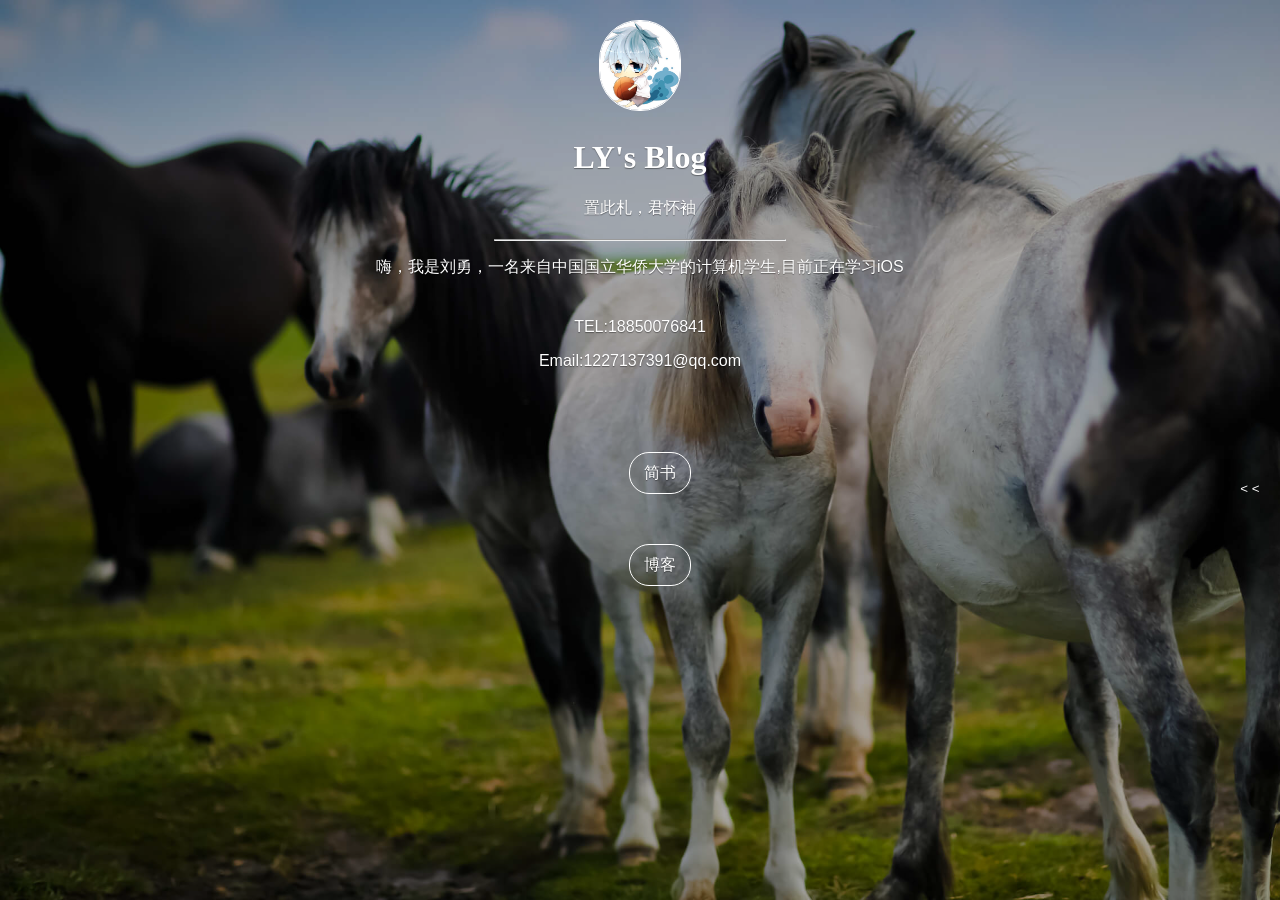
==== index.html @ 461b7779 "Update index.html" ====
<!DOCTYPE html>
<html>
	<head>
		<script type="text/javascript" src="js/jquery-3.2.1.js" ></script>
		<link rel="stylesheet" href="css/left.css" />
		<link rel="stylesheet" href="css/right.css" />
		<script type="text/javascript" src="js/myjs.js" ></script>
		<meta charset="utf-8" />
		<title></title>
		
	</head>
	  <header class="panel-cover " style="background-image: url(img/background-cover.jpg)">
	
	 <body>

	 	<div class ="cover"></div>
	 	<div class="panel-main">
	 	    <div class="panel-main-inverted">
	 	      <div class="panel-main_content">
	 	      	<div class="return-div"></div>
	 	        <button class="return-btn">< <</button>
	 		    <img src="img/20140625193321_eveXu.jpeg" class="panel-main_logo">
	 		    <h1>LY's Blog</h1>
	 		    <span class="panel-main_content_span1">置此札，君怀袖</span>
	 		    <hr class="panel_main_content_divider">
	 		    <p id="mainp">嗨，我是刘勇，一名来自中国国立华侨大学的计算机学生,目前正在学习iOS</p>
	 		    <p class="line-2">TEL:18850076841 </p> <p> Email:1227137391@qq.com</p>
	 		    <ul class="navigation">
	 			<a href="https://www.jianshu.com/u/797232274205" style="color:white;text-decoration:none;"><li class="li">简书</li>
	 			<a href="http://www.liuyongvae.com/myBlog/" style="color:white;text-decoration:none;"><li class="li">博客</li></a>
	 		   </ul>	 	
	 		    <div class="aboutlist"></div>
	 	      </div>
	 	    </div>
	 	   
	 	</div>
	   
	 	
	</body>
</html>
---- css/left.css ----
.left{
    position: absolute;
   left: 0;
   top:0;
	/*width: 300px;
	height: 300px;*/
	
}
.cover{
	z-index: -122;
	position: absolute;
	left: 0;
	top: 0;
	width: 100%;
	height: 100%;
	background-color: rgba(0,0,0,0.3);

}
.backImage{
	width: 50%;
	height: 50%;
}
.panel-cover {
  left: 0px;
  bottom: 0px;
  position: absolute;
  z-index: 0;
  width: 100%;
  max-width: none;
  height: 120%;
  background: url(../img/background-cover.jpg) top left no-repeat #666666;
  background-size: cover; 
  }
  .panel-main{

  	position: absolute;
  	z-index: 2;
  	width: 100%;
  	height: 100%;
  	
  }
  
  
  .panel-main-inverted{
  	z-index: 3;
  	font-weight: 100;
     text-align: center;
     color: white;
     text-shadow: 0 1px 1px rgba(0,0,0,0.4);
  	
  }
  .panel-main_content{
  	z-index: 4;
  	max-width: 620px;
  	margin: 0 auto;
  	padding-top: 200px;

  }
  
  .panel-main_logo{
  	border-radius: 40px;
  	width: 80px;
    border: 1px solid bisque;
  	border-color: white;
  	margin-bottom: .2em;	
  }
  h1{
  	font-family: "微软雅黑";
  	
  }
  
body {
  font-family: "ff-tisa-web-pro-1", "ff-tisa-web-pro-2", "Lucida Grande", "Hiragino Sans GB", "Hiragino Sans GB W3", "Microsoft YaHei", "WenQuanYi Micro Hei", sans-serif;
  font-size: 1em;
  color: lightgray;
  -webkit-font-smoothing: antialiased; }4
 div{
 	display: block;
 }
  
 .panel-main_content_span1{
 	color: white
 	font-family:  "ff-tisa-web-pro-1", "ff-tisa-web-pro-2", "Lucida Grande", "Hiragino Sans GB", "Hiragino Sans GB W3", "Microsoft YaHei", "WenQuanYi Micro Hei", sans-serif;
 }
.panel_main_content_divider{
	margin-top: 20px;
	display: block;
	width:  290px;
	border-style: inset;
	border-width: 0.1px;
}
p{
	font: "微软雅黑";
	
}
.line-2{
	margin-top: 40px;
}
.navigation{
	display: inline-block;
	position: relative;
	margin: 70;
	
	list-style-type: none;
}
li{
	
	width: 60px;
	height: 30px;
	margin: 50px 35px;
	border: 1px solid white;
	border-radius: 20px;
	text-align: center;
	padding-top: 10px;
	display: block;
	transition: 0.5s ease;
}
li:hover{
	
	background-color: lightblue;
	
}
.aboutlist{
	position: absolute;
	display: block;
    top: 640px;
    left: 36%;
    list-style-type: none;
  
}
.aboutlili{
	display: block;
	border: none;
	width: 120px;
	height: 20px;
	
}
.return-btn{
	position: absolute;
    right: 0px;
    top: 60%;
    width: 60px;
    height: 40px;	
    background-color: transparent;
    color: white;
    border-color: transparent;
}
.return-div{
	z-index: 1;
	position: absolute;
    right: 0px;
    top: 0px;
    width: 330px;
    height: 100%;	
    background-color: transparent;
    border-color: transparent;
	
}
#mainp{}
---- css/right.css ----
.right-panel{
	
	position: absolute;
    left: 1400px;	
	width: 80%;
	height: 100%;
    background-color: white;
}
.posst-list{
   width: 80%;
	margin: 0;
	margin-top: 100px;
	padding: 0;
	list-style-type: none;
    text-align: left;
	 
}
.list-title{
	text-align: center;
	border-width: 0px;
	margin-top: 0;
    margin-bottom: .2em;
    font-size: 1.5em;
    line-height: 1.3em;
}
.excerpt{
	text-align: left;
    margin: 0;
    font-size: .9em;
    color: #999999;
}
.article{
	margin-top: 40px;
	/*margin: 0;*/
	margin-bottom: 0;
	float: left;
	width: 60px;
	height: 200px;
	padding: 45px 35px 0px  35px;
	border: 0px solid white;
	border-radius: 0px;
	text-align: center;
	display: block;
	transition: 0.5s ease;
	
	border-width: 0px;
	/*background-color: #BF1827;*/
}
.titlea{

	color: dimgray;
	font-family: "微软雅黑";
    text-decoration: none;
}
.post-time{
	
  margin-left: -300px;
  display: block;
  margin: .7em 0 10px 0;
  font-size: .9em;
  color: dimgrey; 
}
.post-list__meta--date{
	margin-left: 0px;
	text-align: left;
	
}
.post-list__meta--tags {
  margin-left: .5em; }
  
  .post-list__divider {
  width: 30%;
  margin: 2.2em 0 2.1em 0;
  border-top: 1px solid #DDDDDD; }

.btn-border-small{
	border: 1px solid #BF1827;
    border-radius: 20px;
    padding: 6px 8px;
    font-size: .8em;
    margin-left: 10px;
}
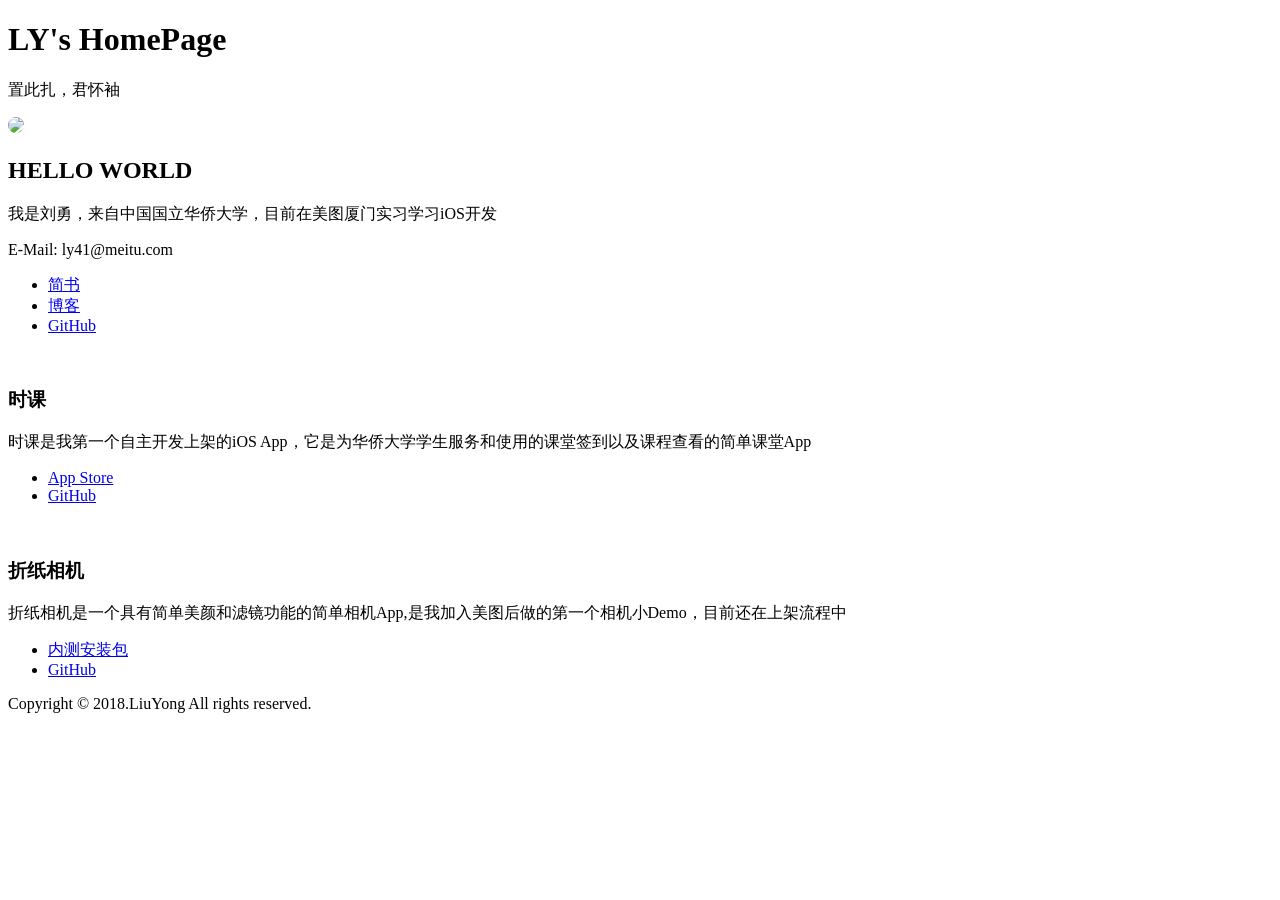
==== commit 611197f1: "更新网站布局" ====
--- a/index.html
+++ b/index.html
@@ -1,40 +1,87 @@
-<!DOCTYPE html>
+<!DOCTYPE HTML>
 <html>
-	<head>
-		<script type="text/javascript" src="js/jquery-3.2.1.js" ></script>
-		<link rel="stylesheet" href="css/left.css" />
-		<link rel="stylesheet" href="css/right.css" />
-		<script type="text/javascript" src="js/myjs.js" ></script>
-		<meta charset="utf-8" />
-		<title></title>
-		
-	</head>
-	  <header class="panel-cover " style="background-image: url(img/background-cover.jpg)">
-	
-	 <body>
+<head>
+<title>LY‘s HomePage</title>
+<meta charset="utf-8" />
+<meta name="viewport" content="width=device-width, initial-scale=1" />
+<link rel="stylesheet" href="assets/css/main.css" />
+<link rel="shortcut icon" type="image/x-icon" href="images/favicon.ico" />
+</head>
+<body>
 
-	 	<div class ="cover"></div>
-	 	<div class="panel-main">
-	 	    <div class="panel-main-inverted">
-	 	      <div class="panel-main_content">
-	 	      	<div class="return-div"></div>
-	 	        <button class="return-btn">< <</button>
-	 		    <img src="img/20140625193321_eveXu.jpeg" class="panel-main_logo">
-	 		    <h1>LY's Blog</h1>
-	 		    <span class="panel-main_content_span1">置此札，君怀袖</span>
-	 		    <hr class="panel_main_content_divider">
-	 		    <p id="mainp">嗨，我是刘勇，一名来自中国国立华侨大学的计算机学生,目前正在学习iOS</p>
-	 		    <p class="line-2">TEL:18850076841 </p> <p> Email:1227137391@qq.com</p>
-	 		    <ul class="navigation">
-	 			<a href="https://www.jianshu.com/u/797232274205" style="color:white;text-decoration:none;"><li class="li">简书</li>
-	 			<a href="http://www.liuyongvae.com/myBlog/" style="color:white;text-decoration:none;"><li class="li">博客</li></a>
-	 		   </ul>	 	
-	 		    <div class="aboutlist"></div>
-	 	      </div>
-	 	    </div>
-	 	   
-	 	</div>
-	   
-	 	
-	</body>
-</html>
+<!-- Header -->
+<header id="header" class="alt">
+	<div class="inner">
+		<h1>LY's HomePage</h1>
+		<p>置此扎，君怀袖</p>
+	</div>
+</header>
+
+<!-- Wrapper -->
+<div id="wrapper">
+
+	<!-- Banner -->
+		<section id="intro" class="main">
+			<img src="images/psb.jpeg" style="width:80px;border-radius:40px" ></img>
+			<h2>HELLO WORLD</h2>
+			<p>我是刘勇，来自中国国立华侨大学，目前在美图厦门实习学习iOS开发</p>
+			<p>E-Mail: ly41@meitu.com</p>
+			<ul class="actions">
+				<li><a href="https://www.jianshu.com/u/797232274205" class="button big">简书</a></li>
+				<li><a href="http://www.liuyongvae.com/myBlog/" class="button big">博客</a></li>
+				<li><a href="https://github.com/liuyongVAE" class="button big">GitHub</a></li>
+				
+			</ul>
+		</section>
+<div class="tlinks"></div>
+	<!-- Items -->
+		<section class="main items">
+			<article class="item">
+				<header>
+					<a href="https://itunes.apple.com/cn/app/id1363738162?mt=8"><img src="images/logoS.png" alt="" /></a>
+					<h3>时课</h3>
+				</header>
+				<p>时课是我第一个自主开发上架的iOS App，它是为华侨大学学生服务和使用的课堂签到以及课程查看的简单课堂App</p>
+				<ul class="actions">
+					<li><a href="https://itunes.apple.com/cn/app/id1363738162?mt=8" class="button">App Store</a></li>
+					<li><a href="https://github.com/liuyongVAE/ShikeClass" class="button">GitHub</a></li>
+				</ul>
+			</article>
+			<article class="item">
+				<header>
+					<a href="https://github.com/liuyongVAE/FolderCamera"><img src="images/zhezhi.png" alt="" /></a>
+					<h3>折纸相机</h3>
+				</header>
+				<p>折纸相机是一个具有简单美颜和滤镜功能的简单相机App,是我加入美图后做的第一个相机小Demo，目前还在上架流程中</p>
+				<ul class="actions">
+					<li><a href="https://www.pgyer.com/FolderCamera" class="button">内测安装包</a></li>
+					<li><a href="https://github.com/liuyongVAE/FolderCamera" class="button">GitHub</a></li>
+					
+				</ul>
+			</article>
+		</section>
+
+	<!-- Main -->
+
+	<!-- Footer --> 	
+	<footer id="footer">
+			<!-- <ul class="icons">
+				<li><a href="#" class="icon fa-twitter"><span class="label">Twitter</span></a></li>
+				<li><a href="#" class="icon fa-facebook"><span class="label">Facebook</span></a></li>
+				<li><a href="#" class="icon fa-instagram"><span class="label">Instagram</span></a></li>
+				<li><a href="#" class="icon fa-linkedin"><span class="label">LinkedIn</span></a></li>
+				<li><a href="ly41@meitu.com" class="icon fa-envelope"><span class="label">Email</span></a></li>
+			</ul> -->
+			<p class="copyright">Copyright &copy; 2018.LiuYong All rights reserved.</a></p>
+	</footer>
+
+</div>
+
+<!-- Scripts -->
+<script src="assets/js/jquery.min.js"></script>
+<script src="assets/js/skel.min.js"></script>
+<script src="assets/js/util.js"></script>
+<script src="assets/js/main.js"></script>
+
+</body>
+</html>
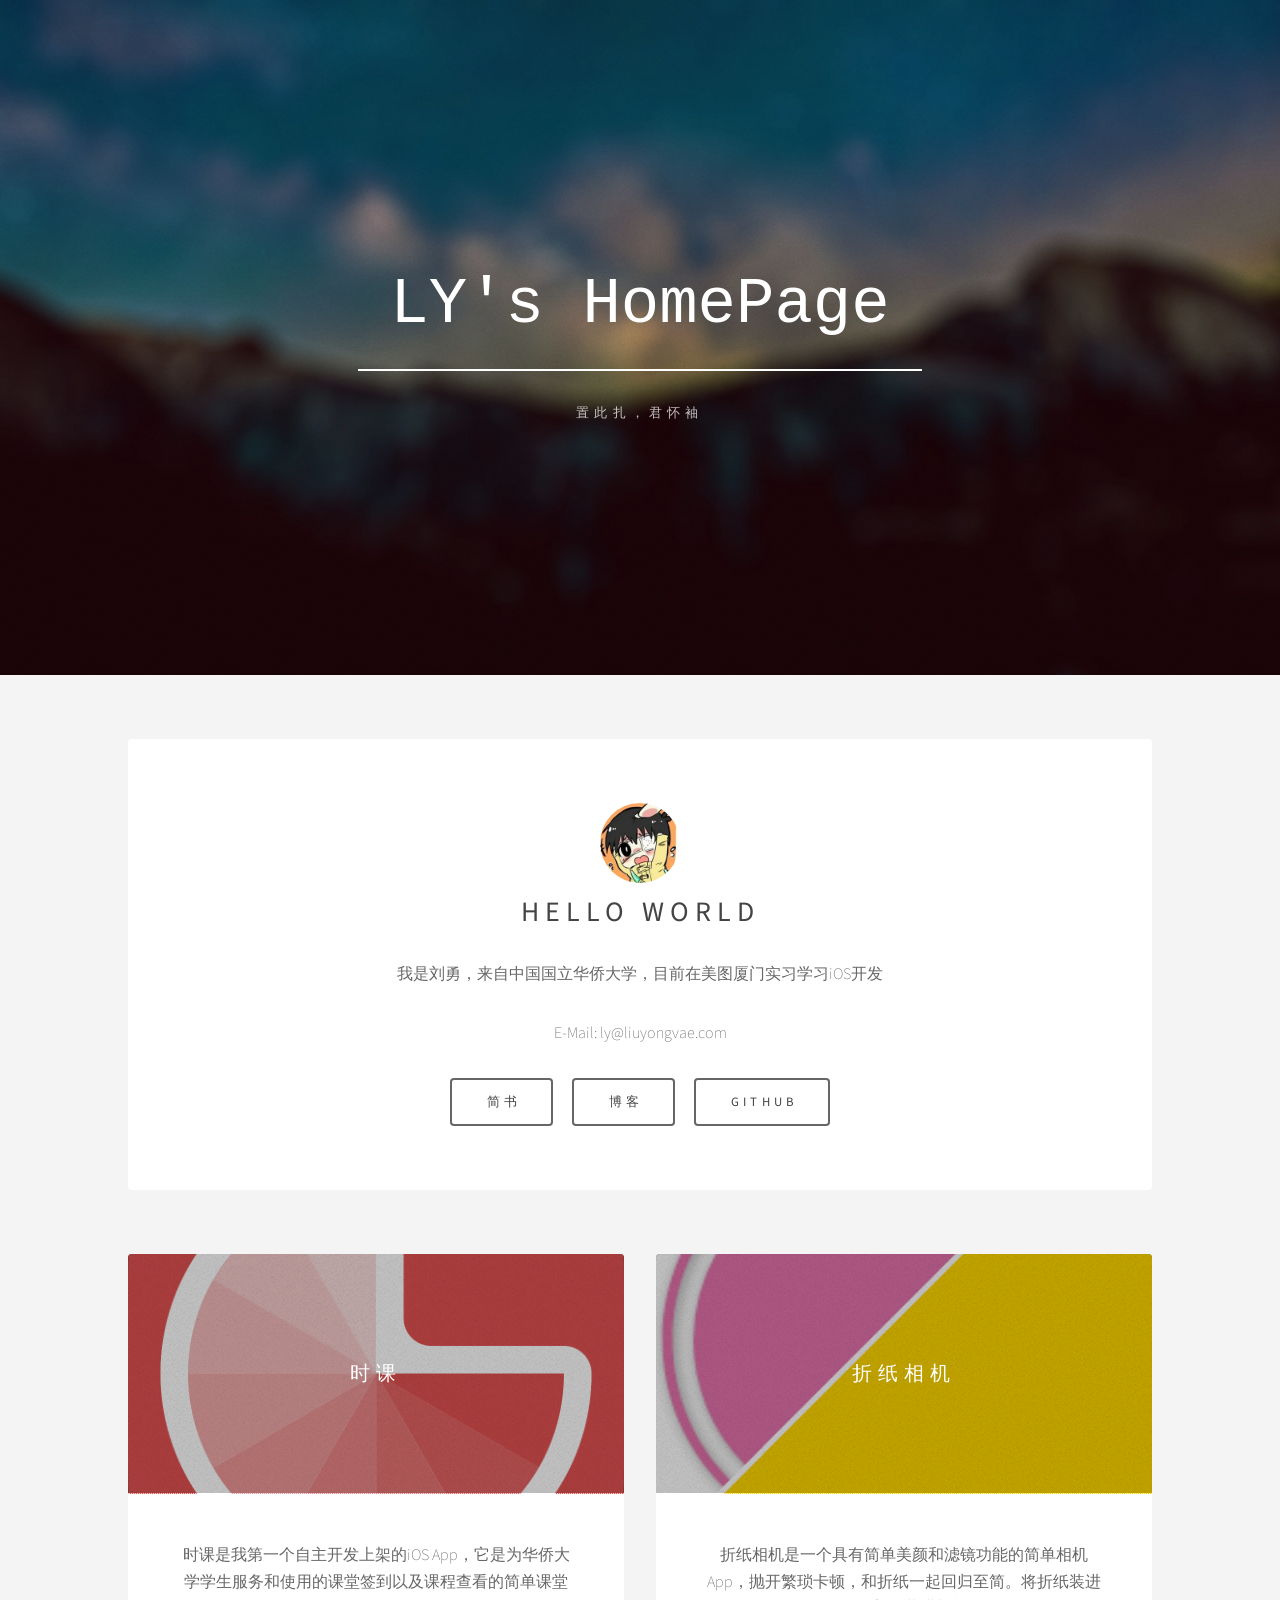
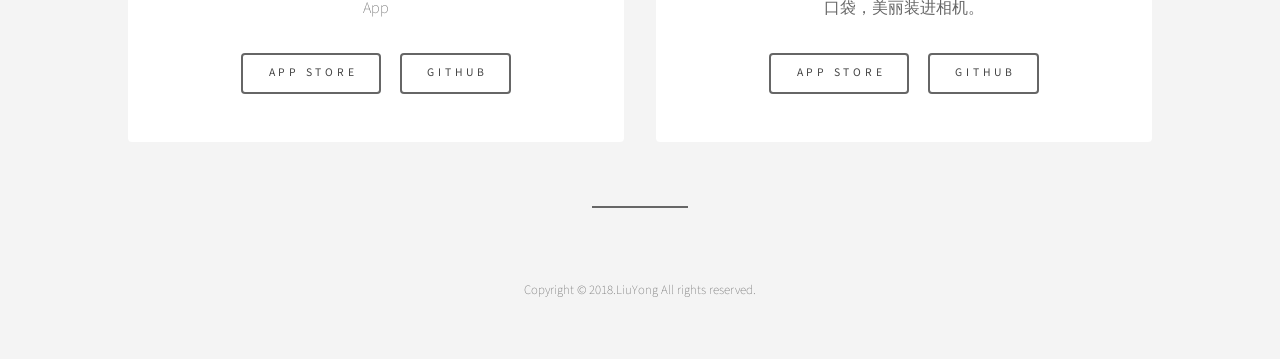
==== commit 8fe55f9c: "更新主页" ====
--- a/index.html
+++ b/index.html
@@ -25,7 +25,7 @@
 			<img src="images/psb.jpeg" style="width:80px;border-radius:40px" ></img>
 			<h2>HELLO WORLD</h2>
 			<p>我是刘勇，来自中国国立华侨大学，目前在美图厦门实习学习iOS开发</p>
-			<p>E-Mail: ly41@meitu.com</p>
+			<p>E-Mail: ly@liuyongvae.com</p>
 			<ul class="actions">
 				<li><a href="https://www.jianshu.com/u/797232274205" class="button big">简书</a></li>
 				<li><a href="http://www.liuyongvae.com/myBlog/" class="button big">博客</a></li>
@@ -52,9 +52,9 @@
 					<a href="https://github.com/liuyongVAE/FolderCamera"><img src="images/zhezhi.png" alt="" /></a>
 					<h3>折纸相机</h3>
 				</header>
-				<p>折纸相机是一个具有简单美颜和滤镜功能的简单相机App,是我加入美图后做的第一个相机小Demo，目前还在上架流程中</p>
+				<p>折纸相机是一个具有简单美颜和滤镜功能的简单相机App，抛开繁琐卡顿，和折纸一起回归至简。将折纸装进口袋，美丽装进相机。</p>
 				<ul class="actions">
-					<li><a href="https://www.pgyer.com/FolderCamera" class="button">内测安装包</a></li>
+					<li><a href="https://itunes.apple.com/cn/app/id1421026171?mt=8" class="button">App Store</a></li>
 					<li><a href="https://github.com/liuyongVAE/FolderCamera" class="button">GitHub</a></li>
 					
 				</ul>
--- a/assets/css/main.css
+++ b/assets/css/main.css
@@ -0,0 +1,1552 @@
+@import url(font-awesome.min.css);
+@import url("https://fonts.googleapis.com/css?family=Pacifico|Source+Sans+Pro:200,400");
+
+/* Reset */
+
+	html, body, div, span, applet, object, iframe, h1, h2, h3, h4, h5, h6, p, blockquote, pre, a, abbr, acronym, address, big, cite, code, del, dfn, em, img, ins, kbd, q, s, samp, small, strike, strong, sub, sup, tt, var, b, u, i, center, dl, dt, dd, ol, ul, li, fieldset, form, label, legend, table, caption, tbody, tfoot, thead, tr, th, td, article, aside, canvas, details, embed, figure, figcaption, footer, header, hgroup, menu, nav, output, ruby, section, summary, time, mark, audio, video {
+		margin: 0;
+		padding: 0;
+		border: 0;
+		font-size: 100%;
+		font: inherit;
+		vertical-align: baseline;
+	}
+
+	article, aside, details, figcaption, figure, footer, header, hgroup, menu, nav, section {
+		display: block;
+	}
+
+	body {
+		line-height: 1;
+	}
+
+	ol, ul {
+		list-style: none;
+	}
+
+	blockquote, q {
+		quotes: none;
+	}
+
+	blockquote:before, blockquote:after, q:before, q:after {
+		content: '';
+		content: none;
+	}
+
+	table {
+		border-collapse: collapse;
+		border-spacing: 0;
+	}
+
+	body {
+		-webkit-text-size-adjust: none;
+	}
+
+/* Box Model */
+
+	*, *:before, *:after {
+		-moz-box-sizing: border-box;
+		-webkit-box-sizing: border-box;
+		box-sizing: border-box;
+	}
+.tlinks{text-indent:-9999px;height:0;line-height:0;font-size:0;overflow:hidden;}
+/* Basic */
+
+	@-ms-viewport {
+		width: device-width;
+	}
+
+	body {
+		-ms-overflow-style: scrollbar;
+	}
+
+	@media screen and (max-width: 480px) {
+
+		html, body {
+			min-width: 320px;
+		}
+
+	}
+
+	body {
+		background: #f4f4f4;
+	}
+
+		body.is-loading *, body.is-loading *:before, body.is-loading *:after {
+			-moz-animation: none !important;
+			-webkit-animation: none !important;
+			-ms-animation: none !important;
+			animation: none !important;
+			-moz-transition: none !important;
+			-webkit-transition: none !important;
+			-ms-transition: none !important;
+			transition: none !important;
+		}
+
+/* Type */
+
+	body {
+		background-color: #f4f4f4;
+		color: #666666;
+	}
+
+	body, input, select, textarea {
+		font-family: "Source Sans Pro", Helvetica, sans-serif;
+		font-size: 17pt;
+		font-weight: 200;
+		line-height: 1.65;
+	}
+
+		@media screen and (max-width: 1680px) {
+
+			body, input, select, textarea {
+				font-size: 13pt;
+			}
+
+		}
+
+		@media screen and (max-width: 1280px) {
+
+			body, input, select, textarea {
+				font-size: 12pt;
+			}
+
+		}
+
+		@media screen and (max-width: 360px) {
+
+			body, input, select, textarea {
+				font-size: 11pt;
+			}
+
+		}
+
+	a {
+		-moz-transition: color 0.2s ease, border-bottom-color 0.2s ease;
+		-webkit-transition: color 0.2s ease, border-bottom-color 0.2s ease;
+		-ms-transition: color 0.2s ease, border-bottom-color 0.2s ease;
+		transition: color 0.2s ease, border-bottom-color 0.2s ease;
+		text-decoration: none;
+		border-bottom: dotted 1px;
+	}
+
+		a:hover {
+			border-bottom-color: transparent;
+		}
+
+	strong, b {
+		font-weight: 400;
+	}
+
+	em, i {
+		font-style: italic;
+	}
+
+	p {
+		margin: 0 0 2em 0;
+	}
+
+	h1, h2, h3, h4, h5, h6 {
+		font-weight: 400;
+		line-height: 1.5;
+		margin: 0 0 1em 0;
+		text-transform: uppercase;
+		letter-spacing: 0.375rem;
+	}
+
+		h1 a, h2 a, h3 a, h4 a, h5 a, h6 a {
+			color: inherit;
+			text-decoration: none;
+		}
+
+	h1 {
+		font-size: 2em;
+	}
+
+	h2 {
+		font-size: 1.75em;
+	}
+
+	h3 {
+		font-size: 1.25em;
+	}
+
+	h4 {
+		font-size: 1em;
+	}
+
+	h5 {
+		font-size: 0.9em;
+	}
+
+	h6 {
+		font-size: 0.7em;
+	}
+
+	@media screen and (max-width: 736px) {
+
+		h1 {
+			font-size: 1.5em;
+		}
+
+		h2 {
+			font-size: 1.25em;
+		}
+
+		h3 {
+			font-size: 1em;
+		}
+
+	}
+
+	sub {
+		font-size: 0.8em;
+		position: relative;
+		top: 0.5em;
+	}
+
+	sup {
+		font-size: 0.8em;
+		position: relative;
+		top: -0.5em;
+	}
+
+	blockquote {
+		border-left: solid 4px;
+		font-style: italic;
+		margin: 0 0 2em 0;
+		padding: 0.5em 0 0.5em 2em;
+	}
+
+	code {
+		border-radius: 4px;
+		border: solid 1px;
+		font-family: "Courier New", monospace;
+		font-size: 0.9em;
+		margin: 0 0.25em;
+		padding: 0.25em 0.65em;
+	}
+
+	pre {
+		-webkit-overflow-scrolling: touch;
+		font-family: "Courier New", monospace;
+		font-size: 0.9em;
+		margin: 0 0 2em 0;
+	}
+
+		pre code {
+			display: block;
+			line-height: 1.75;
+			padding: 1em 1.5em;
+			overflow-x: auto;
+		}
+
+	hr {
+		border: 0;
+		border-bottom: solid 1px;
+		margin: 2em 0;
+	}
+
+		hr.major {
+			margin: 3em 0;
+		}
+
+	.align-left {
+		text-align: left;
+	}
+
+	.align-center {
+		text-align: center;
+	}
+
+	.align-right {
+		text-align: right;
+	}
+
+	input, select, textarea {
+		color: #444444;
+	}
+
+	a {
+		color: inherit;
+	}
+
+		a:hover {
+			color: #EF6480 !important;
+		}
+
+	strong, b {
+		color: #444444;
+	}
+
+	h1, h2, h3, h4, h5, h6 {
+		color: #444444;
+	}
+
+	blockquote {
+		border-left-color: #666666;
+	}
+
+	code {
+		background: rgba(144, 144, 144, 0.075);
+		border-color: #666666;
+	}
+
+	hr {
+		border-bottom-color: #666666;
+	}
+
+/* Box */
+
+	.box {
+		border-radius: 4px;
+		border: solid 1px;
+		margin-bottom: 2em;
+		padding: 1.5em;
+	}
+
+		.box > :last-child,
+		.box > :last-child > :last-child,
+		.box > :last-child > :last-child > :last-child {
+			margin-bottom: 0;
+		}
+
+		.box.alt {
+			border: 0;
+			border-radius: 0;
+			padding: 0;
+		}
+
+	.box {
+		border-color: #666666;
+	}
+
+/* Button */
+
+	input[type="submit"],
+	input[type="reset"],
+	input[type="button"],
+	button,
+	.button {
+		-moz-appearance: none;
+		-webkit-appearance: none;
+		-ms-appearance: none;
+		appearance: none;
+		-moz-transition: box-shadow 0.2s ease-in-out, background-color 0.2s ease-in-out, color 0.2s ease-in-out;
+		-webkit-transition: box-shadow 0.2s ease-in-out, background-color 0.2s ease-in-out, color 0.2s ease-in-out;
+		-ms-transition: box-shadow 0.2s ease-in-out, background-color 0.2s ease-in-out, color 0.2s ease-in-out;
+		transition: box-shadow 0.2s ease-in-out, background-color 0.2s ease-in-out, color 0.2s ease-in-out;
+		border-radius: 4px;
+		border: 0;
+		cursor: pointer;
+		display: inline-block;
+		font-weight: 400;
+		height: 3.5em;
+		line-height: 3.5em;
+		padding: 0 2em 0 2.375em;
+		text-align: center;
+		text-decoration: none;
+		white-space: nowrap;
+		text-transform: uppercase;
+		letter-spacing: 0.325em;
+		font-size: 0.725em;
+	}
+
+		input[type="submit"].icon:before,
+		input[type="reset"].icon:before,
+		input[type="button"].icon:before,
+		button.icon:before,
+		.button.icon:before {
+			margin-right: 0.5em;
+		}
+
+		input[type="submit"].fit,
+		input[type="reset"].fit,
+		input[type="button"].fit,
+		button.fit,
+		.button.fit {
+			display: block;
+			margin: 0 0 1em 0;
+			width: 100%;
+		}
+
+		input[type="submit"].big,
+		input[type="reset"].big,
+		input[type="button"].big,
+		button.big,
+		.button.big {
+			font-size: 0.8em;
+			padding: 0 2.5em 0 2.875em;
+			height: 3.75em;
+			line-height: 3.75em;
+		}
+
+		input[type="submit"].disabled, input[type="submit"]:disabled,
+		input[type="reset"].disabled,
+		input[type="reset"]:disabled,
+		input[type="button"].disabled,
+		input[type="button"]:disabled,
+		button.disabled,
+		button:disabled,
+		.button.disabled,
+		.button:disabled {
+			-moz-pointer-events: none;
+			-webkit-pointer-events: none;
+			-ms-pointer-events: none;
+			pointer-events: none;
+			opacity: 0.25;
+		}
+
+		@media screen and (max-width: 480px) {
+
+			input[type="submit"],
+			input[type="reset"],
+			input[type="button"],
+			button,
+			.button {
+				padding: 0;
+			}
+
+		}
+
+	input[type="submit"],
+	input[type="reset"],
+	input[type="button"],
+	button,
+	.button {
+		background-color: transparent;
+		box-shadow: inset 0 0 0 2px #666666;
+		color: #444444 !important;
+	}
+
+		input[type="submit"]:hover,
+		input[type="reset"]:hover,
+		input[type="button"]:hover,
+		button:hover,
+		.button:hover {
+			color: #EF6480 !important;
+			box-shadow: inset 0 0 0 2px #EF6480;
+		}
+
+		input[type="submit"]:active,
+		input[type="reset"]:active,
+		input[type="button"]:active,
+		button:active,
+		.button:active {
+			background-color: rgba(239, 100, 128, 0.15);
+		}
+
+		input[type="submit"].icon:before,
+		input[type="reset"].icon:before,
+		input[type="button"].icon:before,
+		button.icon:before,
+		.button.icon:before {
+			color: #999999;
+		}
+
+/* Form */
+
+	form {
+		margin: 0 0 2em 0;
+	}
+
+	label {
+		display: block;
+		font-size: 0.9em;
+		font-weight: 400;
+		margin: 0 0 1em 0;
+	}
+
+	input[type="text"],
+	input[type="password"],
+	input[type="email"],
+	select,
+	textarea {
+		-moz-appearance: none;
+		-webkit-appearance: none;
+		-ms-appearance: none;
+		appearance: none;
+		border-radius: 4px;
+		border: none;
+		border: solid 1px;
+		color: inherit;
+		display: block;
+		outline: 0;
+		padding: 0 1em;
+		text-decoration: none;
+		width: 100%;
+	}
+
+		input[type="text"]:invalid,
+		input[type="password"]:invalid,
+		input[type="email"]:invalid,
+		select:invalid,
+		textarea:invalid {
+			box-shadow: none;
+		}
+
+	.select-wrapper {
+		text-decoration: none;
+		display: block;
+		position: relative;
+	}
+
+		.select-wrapper:before {
+			-moz-osx-font-smoothing: grayscale;
+			-webkit-font-smoothing: antialiased;
+			font-family: FontAwesome;
+			font-style: normal;
+			font-weight: normal;
+			text-transform: none !important;
+		}
+
+		.select-wrapper:before {
+			content: '\f078';
+			display: block;
+			height: 2.75em;
+			line-height: 2.75em;
+			pointer-events: none;
+			position: absolute;
+			right: 0;
+			text-align: center;
+			top: 0;
+			width: 2.75em;
+		}
+
+		.select-wrapper select::-ms-expand {
+			display: none;
+		}
+
+	input[type="text"],
+	input[type="password"],
+	input[type="email"],
+	select {
+		height: 2.75em;
+	}
+
+	textarea {
+		padding: 0.75em 1em;
+	}
+
+	input[type="checkbox"],
+	input[type="radio"] {
+		-moz-appearance: none;
+		-webkit-appearance: none;
+		-ms-appearance: none;
+		appearance: none;
+		display: block;
+		float: left;
+		margin-right: -2em;
+		opacity: 0;
+		width: 1em;
+		z-index: -1;
+	}
+
+		input[type="checkbox"] + label,
+		input[type="radio"] + label {
+			text-decoration: none;
+			cursor: pointer;
+			display: inline-block;
+			font-size: 1em;
+			font-weight: 200;
+			padding-left: 2.4em;
+			padding-right: 0.75em;
+			position: relative;
+		}
+
+			input[type="checkbox"] + label:before,
+			input[type="radio"] + label:before {
+				-moz-osx-font-smoothing: grayscale;
+				-webkit-font-smoothing: antialiased;
+				font-family: FontAwesome;
+				font-style: normal;
+				font-weight: normal;
+				text-transform: none !important;
+			}
+
+			input[type="checkbox"] + label:before,
+			input[type="radio"] + label:before {
+				border-radius: 4px;
+				border: solid 1px;
+				content: '';
+				display: inline-block;
+				height: 1.65em;
+				left: 0;
+				line-height: 1.58125em;
+				position: absolute;
+				text-align: center;
+				top: 0;
+				width: 1.65em;
+			}
+
+		input[type="checkbox"]:checked + label:before,
+		input[type="radio"]:checked + label:before {
+			content: '\f00c';
+		}
+
+	input[type="checkbox"] + label:before {
+		border-radius: 4px;
+	}
+
+	input[type="radio"] + label:before {
+		border-radius: 100%;
+	}
+
+	::-webkit-input-placeholder {
+		opacity: 1.0;
+	}
+
+	:-moz-placeholder {
+		opacity: 1.0;
+	}
+
+	::-moz-placeholder {
+		opacity: 1.0;
+	}
+
+	:-ms-input-placeholder {
+		opacity: 1.0;
+	}
+
+	.formerize-placeholder {
+		opacity: 1.0;
+	}
+
+	label {
+		color: #444444;
+	}
+
+	input[type="text"],
+	input[type="password"],
+	input[type="email"],
+	select,
+	textarea {
+		background: rgba(144, 144, 144, 0.075);
+		border-color: #666666;
+	}
+
+		input[type="text"]:focus,
+		input[type="password"]:focus,
+		input[type="email"]:focus,
+		select:focus,
+		textarea:focus {
+			border-color: #EF6480;
+			box-shadow: 0 0 0 1px #EF6480;
+		}
+
+	.select-wrapper:before {
+		color: #666666;
+	}
+
+	input[type="checkbox"] + label,
+	input[type="radio"] + label {
+		color: #666666;
+	}
+
+		input[type="checkbox"] + label:before,
+		input[type="radio"] + label:before {
+			background: rgba(144, 144, 144, 0.075);
+			border-color: #666666;
+		}
+
+	input[type="checkbox"]:checked + label:before,
+	input[type="radio"]:checked + label:before {
+		background-color: #EF6480;
+		border-color: #EF6480;
+		color: #ffffff;
+	}
+
+	input[type="checkbox"]:focus + label:before,
+	input[type="radio"]:focus + label:before {
+		border-color: #EF6480;
+		box-shadow: 0 0 0 1px #EF6480;
+	}
+
+	::-webkit-input-placeholder {
+		color: #999999 !important;
+	}
+
+	:-moz-placeholder {
+		color: #999999 !important;
+	}
+
+	::-moz-placeholder {
+		color: #999999 !important;
+	}
+
+	:-ms-input-placeholder {
+		color: #999999 !important;
+	}
+
+	.formerize-placeholder {
+		color: #999999 !important;
+	}
+
+/* Icon */
+
+	.icon {
+		text-decoration: none;
+		border-bottom: none;
+		position: relative;
+	}
+
+		.icon:before {
+			-moz-osx-font-smoothing: grayscale;
+			-webkit-font-smoothing: antialiased;
+			font-family: FontAwesome;
+			font-style: normal;
+			font-weight: normal;
+			text-transform: none !important;
+		}
+
+		.icon > .label {
+			display: none;
+		}
+
+		.icon.major {
+			display: block;
+			margin: 0 0 1.5em 0;
+		}
+
+			.icon.major:before {
+				cursor: default;
+				font-size: 2.5rem;
+				box-shadow: inset 0 0 0 2px #666666;
+				width: 2.5em;
+				height: 2.5em;
+				line-height: 2.5em;
+				display: inline-block;
+				border-radius: 100%;
+				color: #666666;
+			}
+
+		@media screen and (max-width: 736px) {
+
+			.icon.major:before {
+				font-size: 2rem;
+			}
+
+		}
+
+/* Image */
+
+	.image {
+		border-radius: 4px;
+		border: 0;
+		display: inline-block;
+		position: relative;
+	}
+
+		.image img {
+			border-radius: 4px;
+			display: block;
+		}
+
+		.image.left, .image.right {
+			max-width: 40%;
+		}
+
+			.image.left img, .image.right img {
+				width: 100%;
+			}
+
+		.image.left {
+			float: left;
+			margin: 0 1.5em 1em 0;
+			top: 0.25em;
+		}
+
+		.image.right {
+			float: right;
+			margin: 0 0 1em 1.5em;
+			top: 0.25em;
+		}
+
+		.image.fit {
+			display: block;
+			margin: 0 0 2em 0;
+			width: 100%;
+		}
+
+			.image.fit img {
+				width: 100%;
+			}
+
+		.image.main {
+			display: block;
+			margin: 0 0 3em 0;
+			width: 100%;
+		}
+
+			.image.main img {
+				width: 100%;
+			}
+
+/* List */
+
+	ol {
+		list-style: decimal;
+		margin: 0 0 2em 0;
+		padding-left: 1.25em;
+	}
+
+		ol li {
+			padding-left: 0.25em;
+		}
+
+	ul {
+		list-style: disc;
+		margin: 0 0 2em 0;
+		padding-left: 1em;
+	}
+
+		ul li {
+			padding-left: 0.5em;
+		}
+
+		ul.alt {
+			list-style: none;
+			padding-left: 0;
+		}
+
+			ul.alt li {
+				border-top: solid 1px;
+				padding: 0.5em 0;
+			}
+
+				ul.alt li:first-child {
+					border-top: 0;
+					padding-top: 0;
+				}
+
+		ul.icons {
+			cursor: default;
+			list-style: none;
+			padding-left: 0;
+		}
+
+			ul.icons li {
+				display: inline-block;
+				padding: 0 1em 0 0;
+			}
+
+				ul.icons li:last-child {
+					padding-right: 0;
+				}
+
+		ul.actions {
+			cursor: default;
+			list-style: none;
+			padding-left: 0;
+		}
+
+			ul.actions li {
+				display: inline-block;
+				padding: 0 1em 0 0;
+				vertical-align: middle;
+			}
+
+				ul.actions li:last-child {
+					padding-right: 0;
+				}
+
+			ul.actions.small li {
+				padding: 0 0.5em 0 0;
+			}
+
+			ul.actions.vertical li {
+				display: block;
+				padding: 1em 0 0 0;
+			}
+
+				ul.actions.vertical li:first-child {
+					padding-top: 0;
+				}
+
+				ul.actions.vertical li > * {
+					margin-bottom: 0;
+				}
+
+			ul.actions.vertical.small li {
+				padding: 0.5em 0 0 0;
+			}
+
+				ul.actions.vertical.small li:first-child {
+					padding-top: 0;
+				}
+
+			ul.actions.fit {
+				display: table;
+				margin-left: -1em;
+				padding: 0;
+				table-layout: fixed;
+				width: calc(100% + 1em);
+			}
+
+				ul.actions.fit li {
+					display: table-cell;
+					padding: 0 0 0 1em;
+				}
+
+					ul.actions.fit li > * {
+						margin-bottom: 0;
+					}
+
+				ul.actions.fit.small {
+					margin-left: -0.5em;
+					width: calc(100% + 0.5em);
+				}
+
+					ul.actions.fit.small li {
+						padding: 0 0 0 0.5em;
+					}
+
+			@media screen and (max-width: 480px) {
+
+				ul.actions {
+					margin: 0 0 2em 0;
+				}
+
+					ul.actions li {
+						padding: 1em 0 0 0;
+						display: block;
+						text-align: center;
+						width: 100%;
+					}
+
+						ul.actions li:first-child {
+							padding-top: 0;
+						}
+
+						ul.actions li > * {
+							width: 100%;
+							margin: 0 !important;
+						}
+
+					ul.actions.small li {
+						padding: 0.5em 0 0 0;
+					}
+
+						ul.actions.small li:first-child {
+							padding-top: 0;
+						}
+
+			}
+
+	dl {
+		margin: 0 0 2em 0;
+	}
+
+		dl dt {
+			display: block;
+			font-weight: 400;
+			margin: 0 0 1em 0;
+		}
+
+		dl dd {
+			margin-left: 2em;
+		}
+
+	ul.alt li {
+		border-top-color: #666666;
+	}
+
+/* Table */
+
+	.table-wrapper {
+		-webkit-overflow-scrolling: touch;
+		overflow-x: auto;
+	}
+
+	table {
+		margin: 0 0 2em 0;
+		width: 100%;
+	}
+
+		table tbody tr {
+			border: solid 1px;
+			border-left: 0;
+			border-right: 0;
+		}
+
+		table td {
+			padding: 0.75em 0.75em;
+		}
+
+		table th {
+			font-size: 0.9em;
+			font-weight: 400;
+			padding: 0 0.75em 0.75em 0.75em;
+			text-align: left;
+		}
+
+		table thead {
+			border-bottom: solid 2px;
+		}
+
+		table tfoot {
+			border-top: solid 2px;
+		}
+
+		table.alt {
+			border-collapse: separate;
+		}
+
+			table.alt tbody tr td {
+				border: solid 1px;
+				border-left-width: 0;
+				border-top-width: 0;
+			}
+
+				table.alt tbody tr td:first-child {
+					border-left-width: 1px;
+				}
+
+			table.alt tbody tr:first-child td {
+				border-top-width: 1px;
+			}
+
+			table.alt thead {
+				border-bottom: 0;
+			}
+
+			table.alt tfoot {
+				border-top: 0;
+			}
+
+	table tbody tr {
+		border-color: #666666;
+	}
+
+		table tbody tr:nth-child(2n + 1) {
+			background-color: rgba(144, 144, 144, 0.075);
+		}
+
+	table th {
+		color: #444444;
+	}
+
+	table thead {
+		border-bottom-color: #666666;
+	}
+
+	table tfoot {
+		border-top-color: #666666;
+	}
+
+	table.alt tbody tr td {
+		border-color: #666666;
+	}
+
+/* Item */
+
+	.item {
+		padding: 3em 3em 1em 3em;
+		background-color: #ffffff;
+		border-radius: 4px;
+		text-align: center;
+	}
+
+		.item header {
+			border-top-left-radius: 4px;
+			border-top-right-radius: 4px;
+			margin: -3em 0 3em -3em;
+			width: calc(100% + 6em);
+			height: 15em;
+			display: -moz-flex;
+			display: -webkit-flex;
+			display: -ms-flex;
+			display: flex;
+			-moz-align-items: center;
+			-webkit-align-items: center;
+			-ms-align-items: center;
+			align-items: center;
+			-moz-justify-content: center;
+			-webkit-justify-content: center;
+			-ms-justify-content: center;
+			justify-content: center;
+			background-color: #444;
+			color: rgba(255, 255, 255, 0.75);
+			position: relative;
+			overflow: hidden;
+		}
+
+			.item header input, .item header select, .item header textarea {
+				color: #ffffff;
+			}
+
+			.item header a {
+				color: inherit;
+			}
+
+				.item header a:hover {
+					color: #EF6480 !important;
+				}
+
+			.item header strong, .item header b {
+				color: #ffffff;
+			}
+
+			.item header h1, .item header h2, .item header h3, .item header h4, .item header h5, .item header h6 {
+				color: #ffffff;
+			}
+
+			.item header blockquote {
+				border-left-color: #ffffff;
+			}
+
+			.item header code {
+				background: rgba(255, 255, 255, 0.075);
+				border-color: #ffffff;
+			}
+
+			.item header hr {
+				border-bottom-color: #ffffff;
+			}
+
+			.item header a {
+				-moz-transition: -moz-transform 0.2s ease;
+				-webkit-transition: -webkit-transform 0.2s ease;
+				-ms-transition: -ms-transform 0.2s ease;
+				transition: transform 0.2s ease;
+				background-size: cover;
+				background-position: center;
+				background-repeat: no-repeat;
+				position: absolute;
+				top: 0;
+				left: 0;
+				width: 100%;
+				height: 100%;
+				display: block;
+			}
+
+				.item header a:before {
+					content: '';
+					display: block;
+					position: absolute;
+					top: 0;
+					left: 0;
+					width: 100%;
+					height: 100%;
+					background-color: rgba(0, 0, 0, 0.25);
+					background-image: url("images/overlay.png");
+				}
+
+			.item header:hover a {
+				-moz-transform: scale(1.1);
+				-webkit-transform: scale(1.1);
+				-ms-transform: scale(1.1);
+				transform: scale(1.1);
+			}
+
+			.item header > * {
+				position: relative;
+				z-index: 1;
+			}
+
+			.item header h3 {
+				margin: 0;
+				-moz-pointer-events: none;
+				-webkit-pointer-events: none;
+				-ms-pointer-events: none;
+				pointer-events: none;
+			}
+
+	.items {
+		display: -moz-flex;
+		display: -webkit-flex;
+		display: -ms-flex;
+		display: flex;
+		-moz-flex-wrap: wrap;
+		-webkit-flex-wrap: wrap;
+		-ms-flex-wrap: wrap;
+		flex-wrap: wrap;
+		width: calc(100% + 2em);
+		margin: -2em 0 0 -2em;
+	}
+
+		.items .item {
+			margin: 2em 0 0 2em;
+			width: calc(50% - 2em);
+		}
+
+	@media screen and (max-width: 980px) {
+
+		.item header {
+			height: 25em;
+		}
+
+		.items {
+			-moz-flex-direction: column;
+			-webkit-flex-direction: column;
+			-ms-flex-direction: column;
+			flex-direction: column;
+			-moz-flex-wrap: nowrap;
+			-webkit-flex-wrap: nowrap;
+			-ms-flex-wrap: nowrap;
+			flex-wrap: nowrap;
+			width: 100%;
+			margin: 0;
+		}
+
+			.items .item {
+				width: 100%;
+				margin: 0 0 2em 0;
+			}
+
+				.items .item:last-child {
+					margin-bottom: 0;
+				}
+
+	}
+
+	@media screen and (max-width: 736px) {
+
+		.item header {
+			height: 15em;
+		}
+
+		.items .item {
+			margin: 0 0 1em 0;
+		}
+
+	}
+
+	@media screen and (max-width: 480px) {
+
+		.item {
+			padding: 2em 1em 0.1em 1em;
+		}
+
+			.item header {
+				height: 12em;
+				margin: -2em 0 2em -1em;
+				width: calc(100% + 2em);
+			}
+
+	}
+
+/* Wrapper */
+
+	#wrapper {
+		width: 64em;
+		margin: 0 auto;
+		max-width: calc(100% - 4em);
+		padding: 4em 0 2em 0;
+	}
+
+		#wrapper > .main {
+			margin-bottom: 4em;
+		}
+
+		@media screen and (max-width: 980px) {
+
+			#wrapper {
+				padding: 2em 0 2em 0;
+			}
+
+				#wrapper > .main {
+					margin-bottom: 2em;
+				}
+
+		}
+
+		@media screen and (max-width: 736px) {
+
+			#wrapper {
+				max-width: calc(100% - 2em);
+				padding: 1em 0 0.1em 0;
+			}
+
+				#wrapper > .main {
+					margin-bottom: 1em;
+				}
+
+		}
+
+/* Header */
+
+	#header {
+		background-color: #444;
+		color: rgba(255, 255, 255, 0.75);
+		display: -moz-flex;
+		display: -webkit-flex;
+		display: -ms-flex;
+		display: flex;
+		-moz-align-items: center;
+		-webkit-align-items: center;
+		-ms-align-items: center;
+		align-items: center;
+		-moz-justify-content: center;
+		-webkit-justify-content: center;
+		-ms-justify-content: center;
+		justify-content: center;
+		-moz-flex-direction: column;
+		-webkit-flex-direction: column;
+		-ms-flex-direction: column;
+		flex-direction: column;
+		padding: 8em 0 6em 0;
+		background-image: url("../../images/banner.jpg");
+		background-size: cover;
+		background-position: center;
+		background-attachment: fixed;
+		text-align: center;
+		position: relative;
+		cursor: default;
+	}
+
+		#header input, #header select, #header textarea {
+			color: #ffffff;
+		}
+
+		#header a {
+			color: inherit;
+		}
+
+			#header a:hover {
+				color: #EF6480 !important;
+			}
+
+		#header strong, #header b {
+			color: #ffffff;
+		}
+
+		#header h1, #header h2, #header h3, #header h4, #header h5, #header h6 {
+			color: #ffffff;
+		}
+
+		#header blockquote {
+			border-left-color: #ffffff;
+		}
+
+		#header code {
+			background: rgba(255, 255, 255, 0.075);
+			border-color: #ffffff;
+		}
+
+		#header hr {
+			border-bottom-color: #ffffff;
+		}
+
+		#header:before {
+			content: '';
+			display: block;
+			position: absolute;
+			top: 0;
+			left: 0;
+			width: 100%;
+			height: 100%;
+			background-color: rgba(0, 0, 0, 0.25);
+			background-image: url("images/overlay.png");
+		}
+
+		#header h1 {
+			margin-bottom: 0.5em;
+		}
+
+		#header .inner {
+			position: relative;
+			z-index: 1;
+		}
+
+		#header.alt {
+			height: 20em;
+			min-height: 20em;
+			min-height: 75vh;
+		}
+
+			#header.alt:before {
+				-moz-transition: background-color 3s ease;
+				-webkit-transition: background-color 3s ease;
+				-ms-transition: background-color 3s ease;
+				transition: background-color 3s ease;
+				-moz-transition-delay: 1s;
+				-webkit-transition-delay: 1s;
+				-ms-transition-delay: 1s;
+				transition-delay: 1s;
+			}
+
+			#header.alt h1 {
+				font-size: 4em;
+				padding: 0 0.5em 0.25em 0.5em;
+				border-bottom: solid 2px #ffffff;
+				font-weight: 200;
+				font-family: "Courier New", cursive;
+				
+				text-transform: none;
+				letter-spacing: 0;
+			}
+
+			#header.alt p {
+				text-transform: uppercase;
+				letter-spacing: 0.325rem;
+				font-weight: 400;
+				font-size: 0.8em;
+				padding: 0 1.25em;
+			}
+
+			#header.alt .inner {
+				-moz-transition: opacity 2s ease;
+				-webkit-transition: opacity 2s ease;
+				-ms-transition: opacity 2s ease;
+				transition: opacity 2s ease;
+				opacity: 1;
+			}
+
+		body.is-loading #header.alt:before {
+			background-color: black;
+		}
+
+		body.is-loading #header.alt .inner {
+			opacity: 0;
+		}
+
+		@media screen and (max-width: 1280px) {
+
+			#header {
+				background-attachment: scroll;
+			}
+
+		}
+
+		@media screen and (max-width: 736px) {
+
+			#header {
+				padding: 4em 2em 2em 2em;
+			}
+
+				#header.alt h1 {
+					font-size: 2.5em;
+					padding-left: 0;
+					padding-right: 0;
+				}
+
+				#header.alt p {
+					padding: 0;
+				}
+
+				#header.alt .inner {
+					max-width: 20em;
+				}
+
+		}
+
+/* Main */
+
+	#main {
+		padding: 4em 4em 2em 4em;
+		background-color: #ffffff;
+		border-radius: 4px;
+	}
+
+		#main > header:first-child {
+			text-align: center;
+		}
+
+		@media screen and (max-width: 736px) {
+
+			#main {
+				padding: 2em 2em 0.1em 2em;
+			}
+
+		}
+
+		@media screen and (max-width: 480px) {
+
+			#main {
+				padding: 2em 1em 0.1em 1em;
+			}
+
+		}
+
+/* Intro */
+
+	#intro {
+		padding: 4em 4em 2em 4em;
+		background-color: #ffffff;
+		border-radius: 4px;
+		text-align: center;
+	}
+
+		@media screen and (max-width: 736px) {
+
+			#intro {
+				padding: 2em 2em 0.1em 2em;
+			}
+
+		}
+
+		@media screen and (max-width: 480px) {
+
+			#intro {
+				padding: 2em 1em 0.1em 1em;
+			}
+
+				#intro p br {
+					display: none;
+				}
+
+		}
+
+/* CTA */
+
+	#cta {
+		padding: 2em 0 0.1em 0;
+		text-align: center;
+	}
+
+		@media screen and (max-width: 736px) {
+
+			#cta {
+				padding: 2em 2em 0.1em 2em;
+			}
+
+		}
+
+		@media screen and (max-width: 480px) {
+
+			#cta {
+				padding: 2em 1em 0.1em 1em;
+			}
+
+				#cta p br {
+					display: none;
+				}
+
+		}
+
+/* Footer */
+
+	#footer {
+		text-align: center;
+		margin-top: 4em;
+	}
+
+		#footer a {
+			color: inherit;
+		}
+
+		#footer:before {
+			content: '';
+			display: inline-block;
+			width: 6em;
+			height: 2px;
+			background-color: #666666;
+			margin-bottom: 4em;
+		}
+
+		#footer .copyright {
+			font-size: 0.8em;
+		}
+
+		@media screen and (max-width: 736px) {
+
+			#footer {
+				margin-top: 2em;
+			}
+
+				#footer:before {
+					margin-bottom: 2em;
+				}
+
+		}
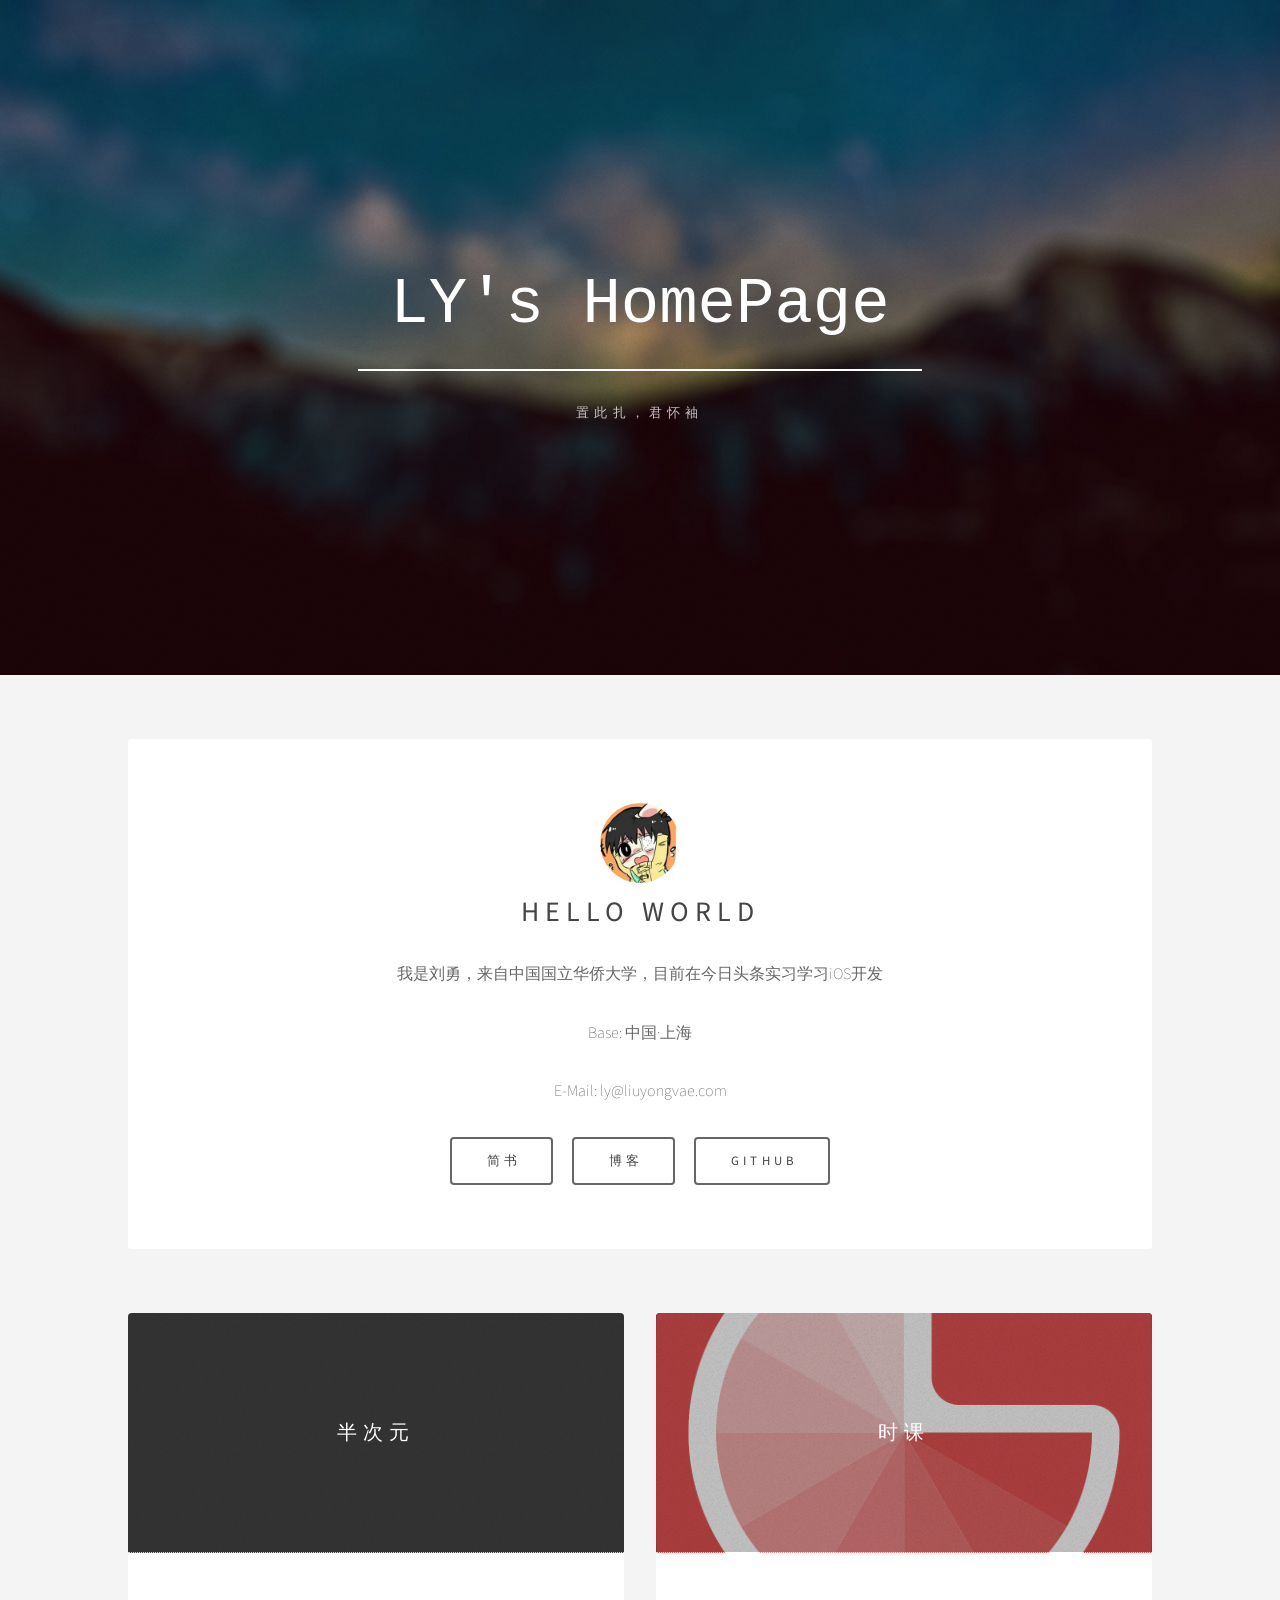
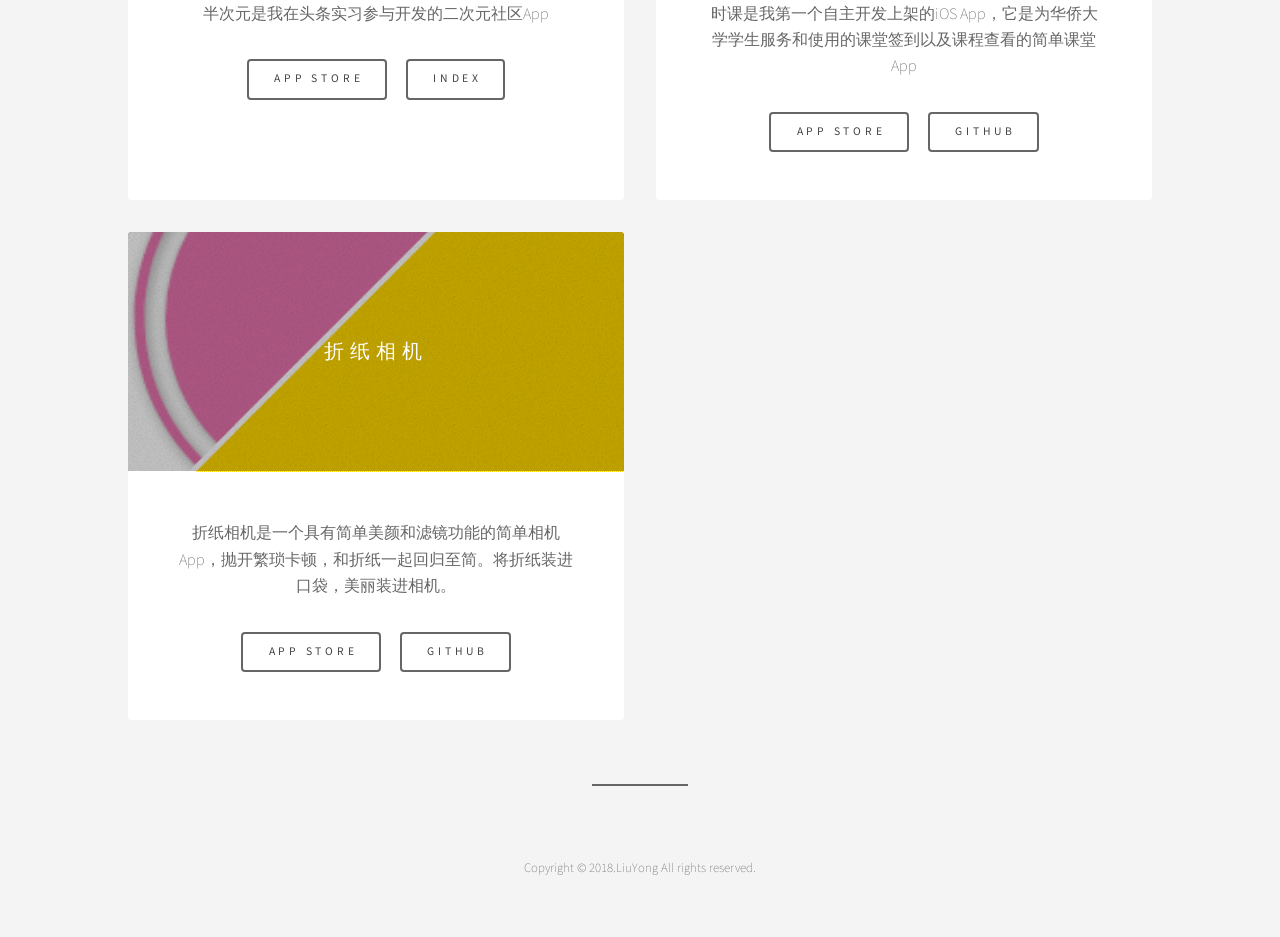
==== commit b26ba164: "更新" ====
--- a/index.html
+++ b/index.html
@@ -4,7 +4,7 @@
 <title>LY‘s HomePage</title>
 <meta charset="utf-8" />
 <meta name="viewport" content="width=device-width, initial-scale=1" />
-<link rel="stylesheet" href="assets/css/main.css" />
+<link rel="stylesheet" href="assets/css/main.css" />
 <link rel="shortcut icon" type="image/x-icon" href="images/favicon.ico" />
 </head>
 <body>
@@ -24,12 +24,13 @@
 		<section id="intro" class="main">
 			<img src="images/psb.jpeg" style="width:80px;border-radius:40px" ></img>
 			<h2>HELLO WORLD</h2>
-			<p>我是刘勇，来自中国国立华侨大学，目前在美图厦门实习学习iOS开发</p>
+			<p>我是刘勇，来自中国国立华侨大学，目前在今日头条实习学习iOS开发</p>
+			<p>Base: 中国·上海</p>
 			<p>E-Mail: ly@liuyongvae.com</p>
 			<ul class="actions">
-				<li><a href="https://www.jianshu.com/u/797232274205" class="button big">简书</a></li>
-				<li><a href="http://www.liuyongvae.com/myBlog/" class="button big">博客</a></li>
-				<li><a href="https://github.com/liuyongVAE" class="button big">GitHub</a></li>
+				<li><a href="https://www.jianshu.com/u/797232274205" class="button big">简书</a></li>
+				<li><a href="http://www.liuyongvae.com/myBlog/" class="button big">博客</a></li>
+				<li><a href="https://github.com/liuyongVAE" class="button big">GitHub</a></li>
 				
 			</ul>
 		</section>
@@ -37,33 +38,44 @@
 	<!-- Items -->
 		<section class="main items">
 			<article class="item">
+						<header>
+							<a href="https://bcy.net/static/app"><img src="https://upload.wikimedia.org/wikipedia/zh/thumb/5/5a/Banciyuan_logo.png/220px-Banciyuan_logo.png" alt="" /></a>
+							<h3>半次元</h3>
+						</header>
+						<p>半次元是我在头条实习参与开发的二次元社区App</p>
+						<ul class="actions">
+							<li><a href="https://itunes.apple.com/cn/app/ban-ci-yuan/id645459270" class="button">App Store</a></li>
+							<li><a href="https://bcy.net/static/app" class="button">Index</a></li>
+						</ul>
+			</article>
+			<article class="item">
 				<header>
 					<a href="https://itunes.apple.com/cn/app/id1363738162?mt=8"><img src="images/logoS.png" alt="" /></a>
 					<h3>时课</h3>
 				</header>
 				<p>时课是我第一个自主开发上架的iOS App，它是为华侨大学学生服务和使用的课堂签到以及课程查看的简单课堂App</p>
 				<ul class="actions">
-					<li><a href="https://itunes.apple.com/cn/app/id1363738162?mt=8" class="button">App Store</a></li>
+					<li><a href="https://itunes.apple.com/cn/app/id1363738162?mt=8" class="button">App Store</a></li>
 					<li><a href="https://github.com/liuyongVAE/ShikeClass" class="button">GitHub</a></li>
 				</ul>
-			</article>
-			<article class="item">
-				<header>
-					<a href="https://github.com/liuyongVAE/FolderCamera"><img src="images/zhezhi.png" alt="" /></a>
-					<h3>折纸相机</h3>
-				</header>
-				<p>折纸相机是一个具有简单美颜和滤镜功能的简单相机App，抛开繁琐卡顿，和折纸一起回归至简。将折纸装进口袋，美丽装进相机。</p>
-				<ul class="actions">
-					<li><a href="https://itunes.apple.com/cn/app/id1421026171?mt=8" class="button">App Store</a></li>
-					<li><a href="https://github.com/liuyongVAE/FolderCamera" class="button">GitHub</a></li>
-					
-				</ul>
+			</article>
+			<article class="item">
+				<header>
+					<a href="https://github.com/liuyongVAE/FolderCamera"><img src="images/zhezhi.png" alt="" /></a>
+					<h3>折纸相机</h3>
+				</header>
+				<p>折纸相机是一个具有简单美颜和滤镜功能的简单相机App，抛开繁琐卡顿，和折纸一起回归至简。将折纸装进口袋，美丽装进相机。</p>
+				<ul class="actions">
+					<li><a href="https://itunes.apple.com/cn/app/id1421026171?mt=8" class="button">App Store</a></li>
+					<li><a href="https://github.com/liuyongVAE/FolderCamera" class="button">GitHub</a></li>
+					
+				</ul>
 			</article>
 		</section>
 
 	<!-- Main -->
 
-	<!-- Footer --> 	
+	<!-- Footer --> 	
 	<footer id="footer">
 			<!-- <ul class="icons">
 				<li><a href="#" class="icon fa-twitter"><span class="label">Twitter</span></a></li>
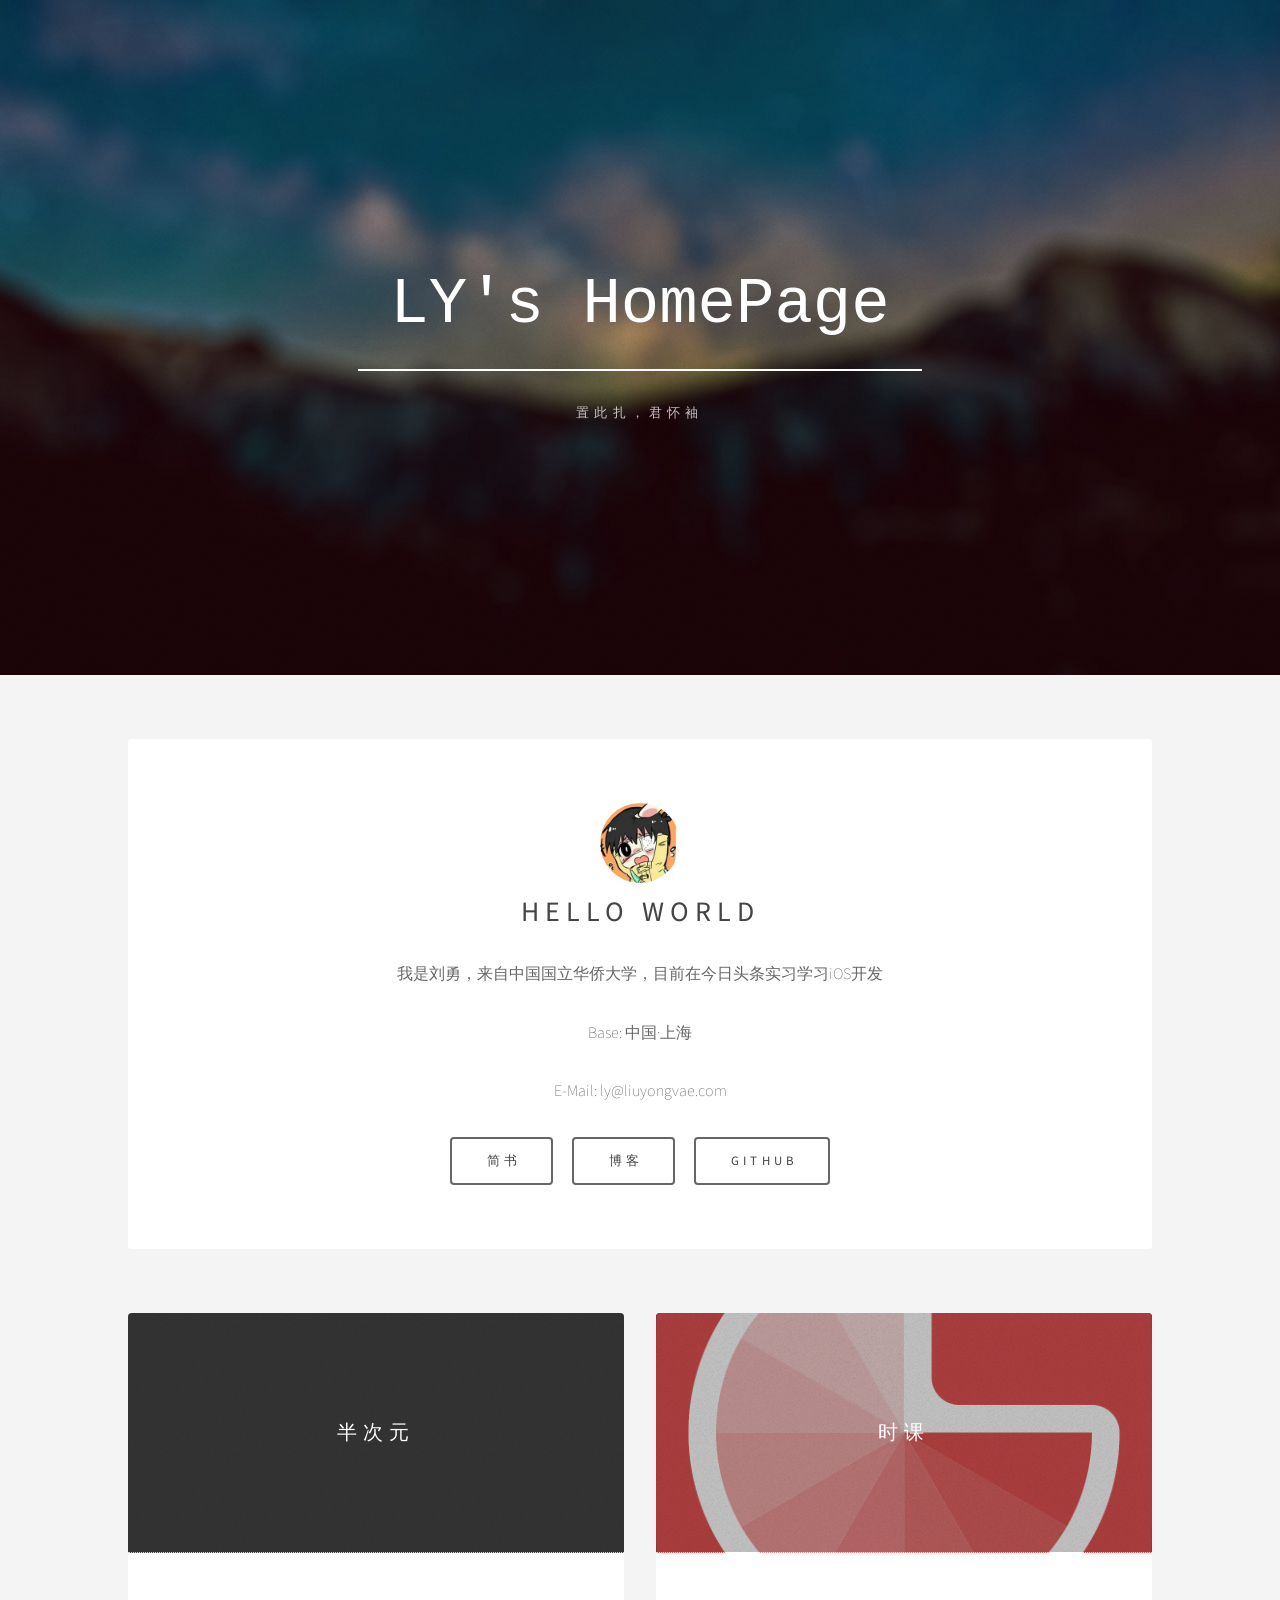
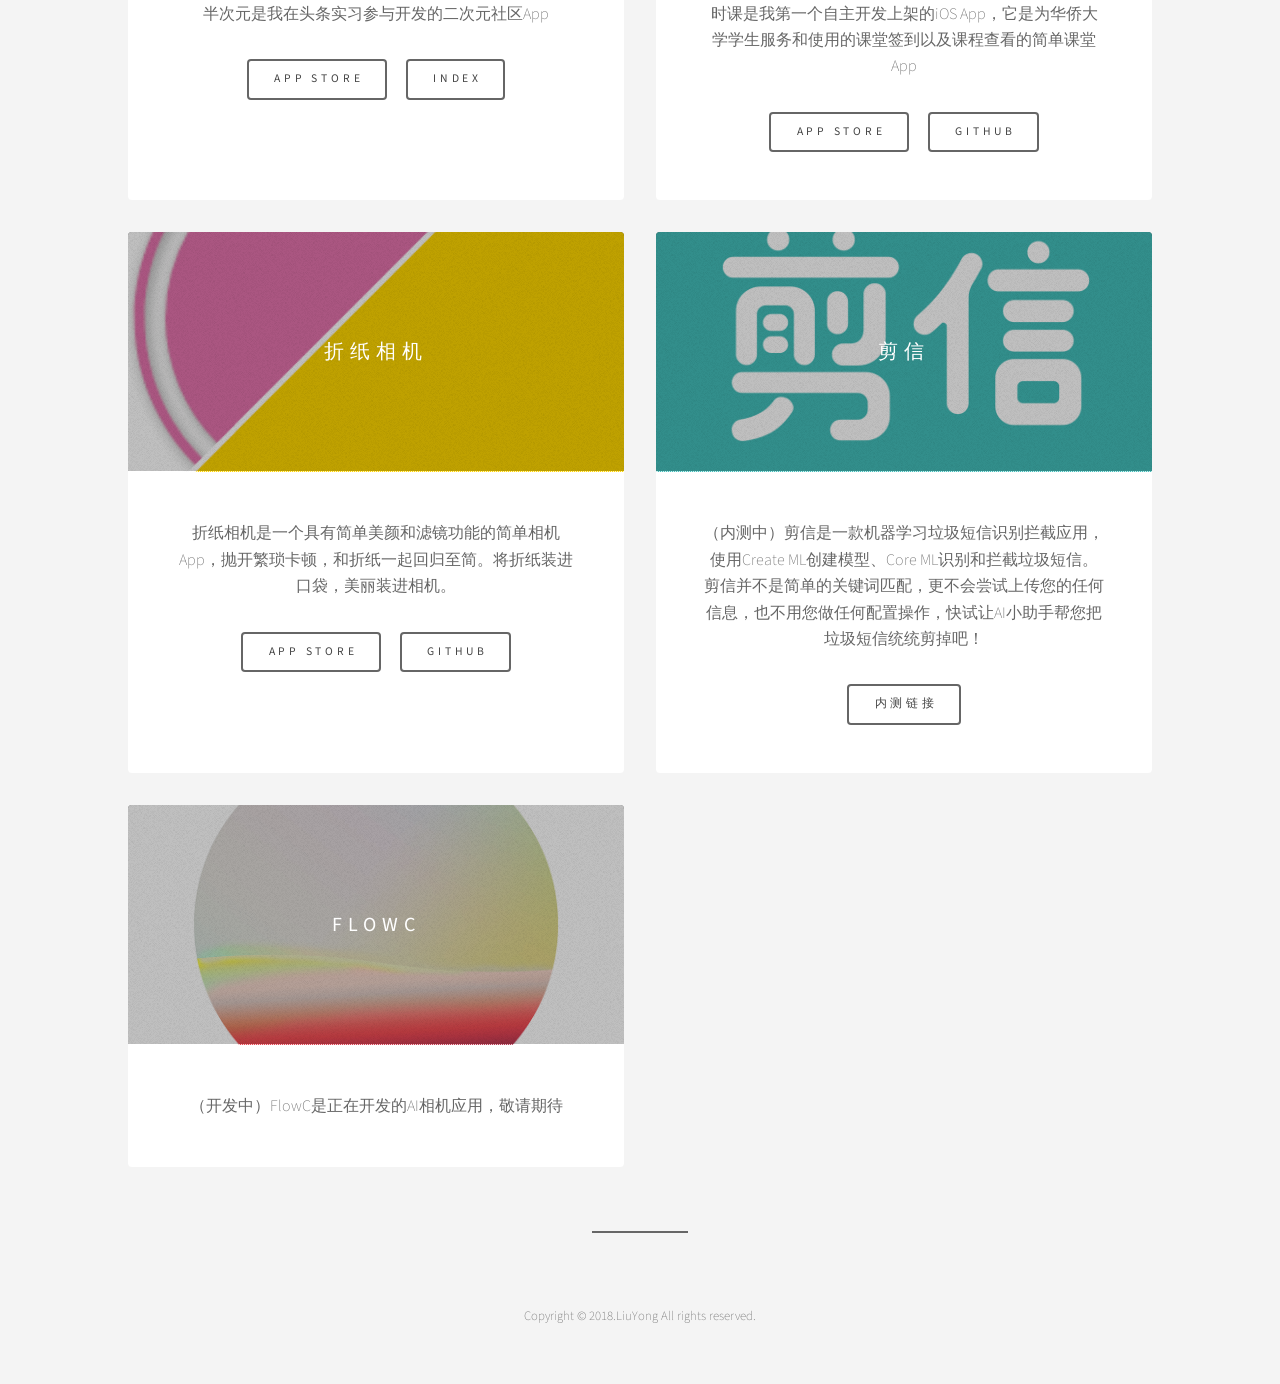
==== commit d34848bc: "【更新项目】" ====
--- a/index.html
+++ b/index.html
@@ -29,7 +29,7 @@
 			<p>E-Mail: ly@liuyongvae.com</p>
 			<ul class="actions">
 				<li><a href="https://www.jianshu.com/u/797232274205" class="button big">简书</a></li>
-				<li><a href="http://www.liuyongvae.com/myBlog/" class="button big">博客</a></li>
+				<li><a href="https://liuyongvae.wordpress.com" class="button big">博客</a></li>
 				<li><a href="https://github.com/liuyongVAE" class="button big">GitHub</a></li>
 				
 			</ul>
@@ -71,6 +71,27 @@
 					
 				</ul>
 			</article>
+			<article class="item">
+				<header>
+					<a href="https://github.com/liuyongVAE"><img src="images/logoMessage.png" alt="" /></a>
+					<h3>剪信</h3>
+				</header>
+				<p>（内测中）剪信是一款机器学习垃圾短信识别拦截应用，使用Create ML创建模型、Core ML识别和拦截垃圾短信。剪信并不是简单的关键词匹配，更不会尝试上传您的任何信息，也不用您做任何配置操作，快试让AI小助手帮您把垃圾短信统统剪掉吧！</p>
+				<ul class="actions">
+					<li><a href="https://www.pgyer.com/phVT" class="button">内测链接</a></li>
+					
+				</ul>
+			</article>
+			<article class="item">
+				<header>
+					<a href="https://github.com/liuyongVAE"><img src="images/Flowc.png" alt="" /></a>
+					<h3>FlowC</h3>
+				</header>
+				<p>（开发中）FlowC是正在开发的AI相机应用，敬请期待</p>
+				<ul class="actions">
+					
+				</ul>
+			</article>
 		</section>
 
 	<!-- Main -->
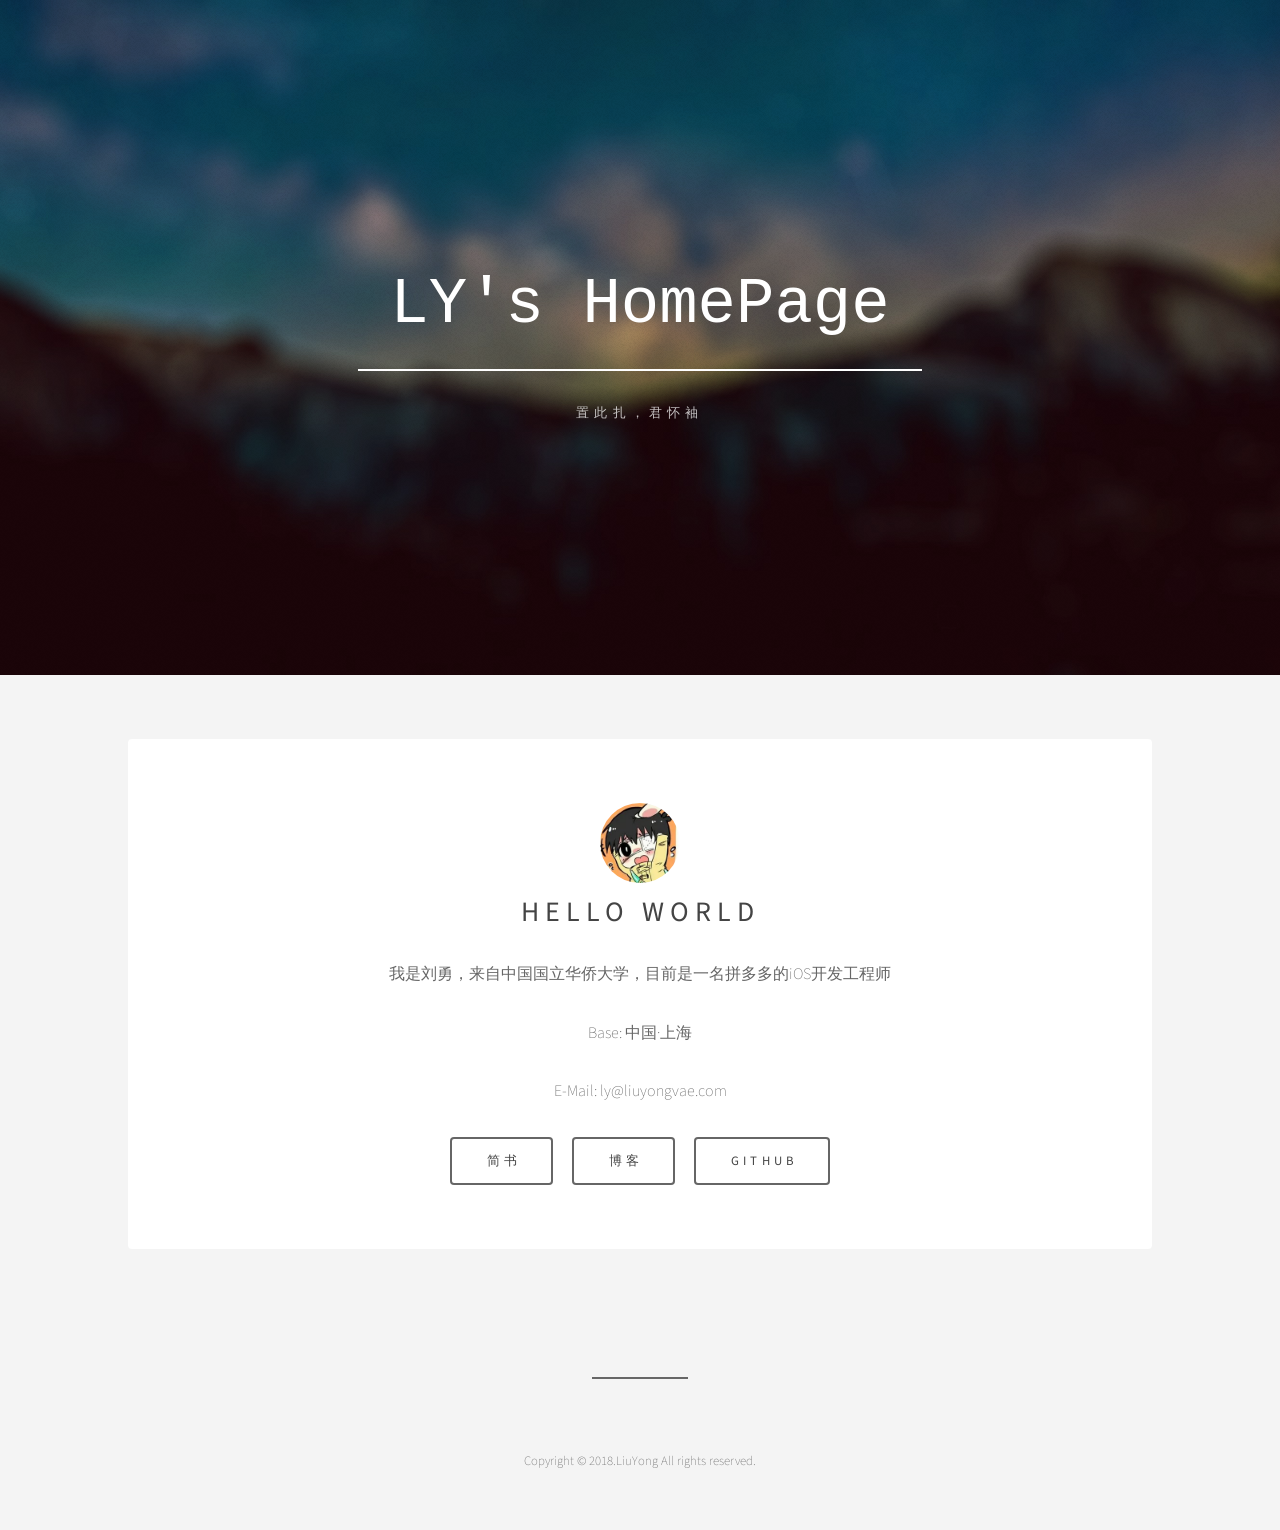
==== commit fa5c0cd1: "no message" ====
--- a/index.html
+++ b/index.html
@@ -24,7 +24,7 @@
 		<section id="intro" class="main">
 			<img src="images/psb.jpeg" style="width:80px;border-radius:40px" ></img>
 			<h2>HELLO WORLD</h2>
-			<p>我是刘勇，来自中国国立华侨大学，目前在今日头条实习学习iOS开发</p>
+			<p>我是刘勇，来自中国国立华侨大学，目前是一名拼多多的iOS开发工程师</p>
 			<p>Base: 中国·上海</p>
 			<p>E-Mail: ly@liuyongvae.com</p>
 			<ul class="actions">
@@ -34,9 +34,21 @@
 				
 			</ul>
 		</section>
+
 <div class="tlinks"></div>
 	<!-- Items -->
-		<section class="main items">
+		<!-- <section class="main items">
+				<article class="item">
+						<header>
+							<a href="https://www.pinduoduo.com/"><img src="https://img.capitalwatch.com/201909/24/5d8ab2ae1609a.jpg" alt="" /></a>
+							<h3>拼多多</h3>
+						</header>
+						<p>并夕夕欢迎大家，简历请砸上面的Email</p>
+						<ul class="actions">
+							<li><a href="https://itunes.apple.com/cn/app/ban-ci-yuan/id645459270" class="button">App Store</a></li>
+							<li><a href="https://bcy.net/static/app" class="button">Index</a></li>
+						</ul>
+			</article>
 			<article class="item">
 						<header>
 							<a href="https://bcy.net/static/app"><img src="https://upload.wikimedia.org/wikipedia/zh/thumb/5/5a/Banciyuan_logo.png/220px-Banciyuan_logo.png" alt="" /></a>
@@ -87,12 +99,36 @@
 					<a href="https://github.com/liuyongVAE"><img src="images/Flowc.png" alt="" /></a>
 					<h3>FlowC</h3>
 				</header>
-				<p>（开发中）FlowC是正在开发的AI相机应用，敬请期待</p>
+				<p>（FlowC是一个AI场景识别相机App
+
+
+将FlowC装进口袋，美丽装进相机。
+
+#Flow美颜#
+
+-定制的轻美颜。给一个最真实的你
+
+#Flow滤镜#
+
+-细腻的质感滤镜，让你的照片不再单调
+
+#AI场景识别#
+
+-帮您识别各种场景，为您定制AI滤镜
+
+#Flow大片#
+
+-专属映画模式，让您轻松拍出完美大片
+
+#人脸识别#
+
+使用人脸识别定制美颜，让美颜更加简单自然</p>
 				<ul class="actions">
-					
+						<li><a href="https://itunes.apple.com/cn/app/id1363738162?mt=8" class="button">App Store</a></li>
+
 				</ul>
 			</article>
-		</section>
+		</section> -->
 
 	<!-- Main -->
 
